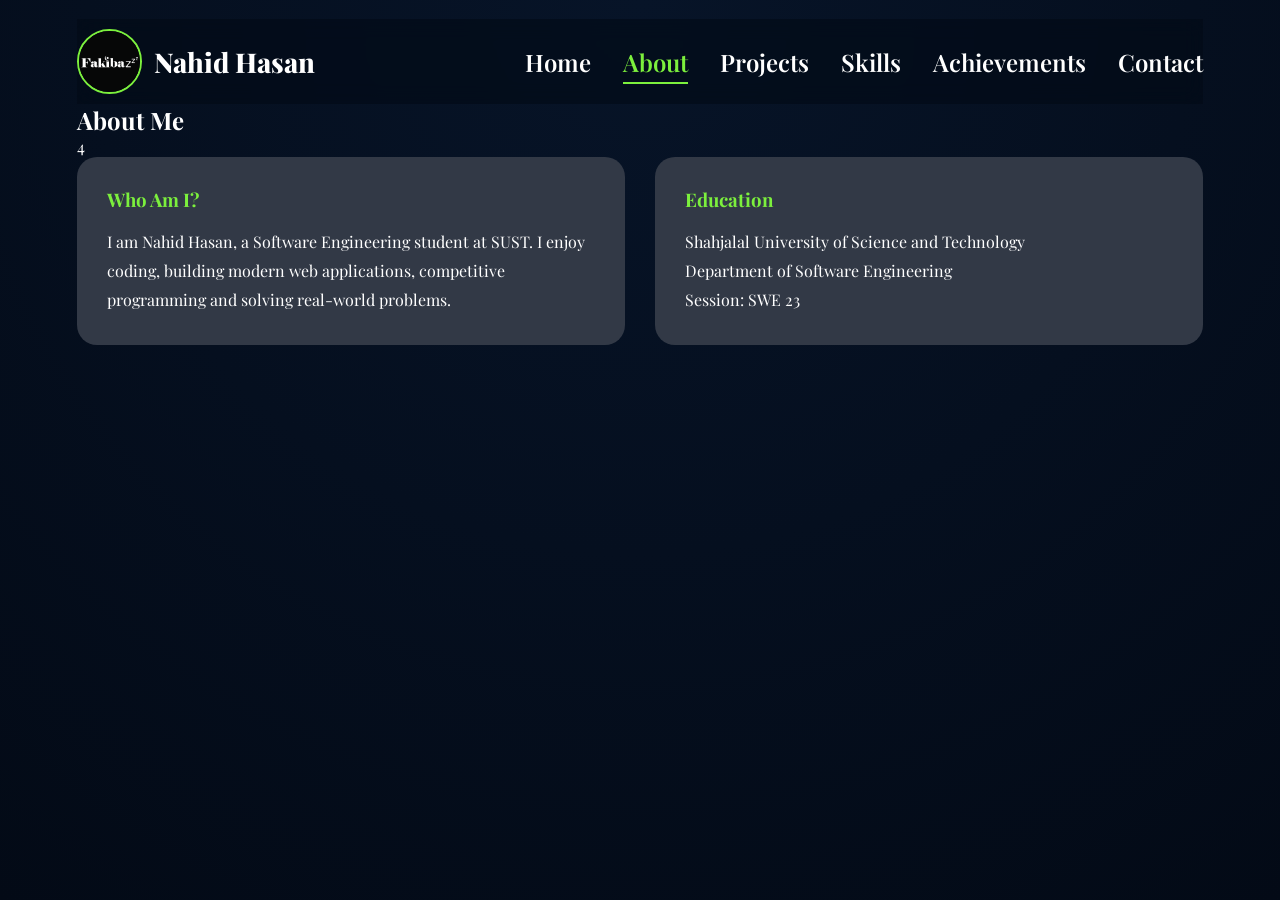
==== about.html @ 695f1c46 "added initial about.html and about.css files" ====
<!DOCTYPE html>
<html lang="en">
<head>
<meta charset="UTF-8">
<meta name="viewport" content="width=device-width, initial-scale=1.0">
<title>About | Nahid Hasan</title>
<link rel="stylesheet" href="styles/style.css">
<link rel="stylesheet" href="styles/about.css">
</head>
<body>
<div class="main-container">
<header>
<div class="brand-info">
<img src="assets/fakibazz.png" alt="">
<h2>Nahid Hasan</h2>
</div>
<nav>
<a href="index.html">Home</a>
<a href="about.html" class="active">About</a>
<a href="projects.html">Projects</a>
<a href="skills.html">Skills</a>
<a href="achievements.html">Achievements</a>
<a href="contact.html">Contact</a>
</nav>
</header>
<section>
<div class="section-title">
<h2>About Me</h2>
</div>
4
<div class="about-container">
<div class="about-card">
<h3>Who Am I?</h3>
<p>
I am Nahid Hasan, a Software Engineering student at SUST.
I enjoy coding, building modern web applications,
competitive programming and solving real-world problems.
</p>
</div>
<div class="about-card">
<h3>Education</h3>
<p>Shahjalal University of Science and Technology</p>
<p>Department of Software Engineering</p>
<p>Session: SWE 23</p>
</div>
</div>
</section>
</div>
</body>
</html
---- styles/style.css ----
@import url('https://fonts.googleapis.com/css2?family=Playfair+Display:ital,wght@0,400..900;1,400..900&display=swap');

:root {
    --primary: #030a16;
    --secondary: #323946;
    --disabled: #ffffff33;
    --green: #7cf03d;
    --white: #ffffff;
}

/* RESET */
* {
    margin: 0;
    padding: 0;
    box-sizing: border-box;
    font-family: "Playfair Display", serif;
}

html {
    scroll-behavior: smooth;
}

body {
    background: radial-gradient(circle at top, #071428, var(--primary));
    color: var(--white);
    min-height: 100dvh;
    overflow-x: hidden;
}

/* MAIN CONTAINER */
.main-container {
    width: 100%;
    min-height: 100vh;
    padding: 1.2rem 6%;
    display: flex;
    flex-direction: column;
}

/* HEADER */
header {
    display: flex;
    align-items: center;
    justify-content: space-between;
    padding: 10px 0;
    position: sticky;
    top: 0;
    backdrop-filter: blur(10px);
    background: rgba(3, 10, 22, 0.6);
    z-index: 1000;
}

/* BRAND */
.brand-info {
    display: flex;
    align-items: center;
    gap: 12px;
}

.brand-info img {
    width: 65px;
    height: 65px;
    border-radius: 50%;
    border: 2px solid var(--green);
}

.brand-info h2 {
    font-size: 1.7rem;
    font-weight: 800;
}

/* NAV */
nav {
    display: flex;
    gap: 2rem;
    align-items: center;
}

nav a {
    text-decoration: none;
    color: var(--white);
    font-size: 1.5rem;
    font-weight: 600;
    position: relative;
    transition: 0.3s ease;
}

nav a:hover {
    color: var(--green);
    transform: translateY(-2px);
}

nav a.active {
    color: var(--green);
}

nav a.active::after {
    content: "";
    position: absolute;
    left: 0;
    bottom: -6px;
    width: 100%;
    height: 2px;
    background: var(--green);
}

/* HERO SECTION */
.hero-section {
    display: flex;
    justify-content: space-between;
    align-items: center;
    margin-top: 4rem;
    gap: 3rem;
    flex-wrap: wrap;
}

/* DETAILS */
.details {
    flex: 1;
    min-width: 300px;
}

.details h2 {
    font-size: 3.4rem;
    line-height: 1.1;
}

.details h2 span {
    background: linear-gradient(to right, var(--green), var(--white));
    -webkit-background-clip: text;
    color: transparent;
    border-bottom: 4px solid var(--green);
}

.details h3 {
    font-size: 2.4rem;
    margin-top: 10px;
    display: flex;
    gap: 10px;
    align-items: center;
}

.details h3 span {
    color: var(--green);
    min-width: 140px;
    white-space: nowrap;
}

.details h3 span::after {
    content: "|";
    margin-left: 5px;
    animation: blink 0.7s steps(1) infinite;
}

@keyframes blink {
    50% { opacity: 0; }
}

/* ⭐ FIXED PARAGRAPH (RESTORED ORIGINAL LOOK) */
.details p {
    margin-top: 15px;
    font-size: 1.5rem;
    line-height: 1.8;
    max-width: 850px;
    text-align: justify;
    color: #cfd3dc;
    word-spacing: 0.5px;
}

/* BUTTON + SOCIAL */
.bottom {
    margin-top: 20px;
    display: flex;
    align-items: center;
    gap: 25px;
    flex-wrap: wrap;
}

/* BUTTON */
.btn {
    width: 14rem;
    padding: 1rem 0;
    font-size: 1.4rem;
    font-weight: 700;
    border-radius: 10px;
    background-color: var(--green);
    cursor: pointer;
    border: none;
    transition: all 0.3s ease;
}

.btn:hover {
    background: transparent;
    border: 2px solid var(--green);
    color: var(--white);
    box-shadow: 0 0 18px var(--green);
    transform: translateY(-3px);
}

/* SOCIAL ICONS */
.social-icons {
    display: flex;
    gap: 18px;
}

.social-icons a {
    width: 55px;
    height: 55px;
    border-radius: 50%;
    border: 2px solid var(--green);
    color: var(--green);
    display: flex;
    justify-content: center;
    align-items: center;
    text-decoration: none;
    transition: 0.3s ease;
}

.social-icons a i {
    font-size: 1.8rem;
}

.social-icons a:hover {
    background: var(--green);
    color: var(--primary);
    transform: scale(1.15);
}

/* ================= PROFILE IMAGE (FINAL FIXED VERSION) ================= */
.img-container {
    width: 340px;
    height: 340px;
    position: relative;
    display: flex;
    justify-content: center;
    align-items: center;
    border-radius: 50%;
}


/* ================= PROFILE IMAGE CONTAINER ================= */
.img-container {
    width: 340px;
    height: 340px;
    position: relative;
    display: flex;
    justify-content: center;
    align-items: center;
    border-radius: 50%;
}

/* ================= OUTER CURVE (TOP START) ================= */
.img-container::before {
    content: "";
    position: absolute;
    inset: -6px;
    border-radius: 50%;
    background: conic-gradient(
        from 0deg,
        transparent 0deg,
        transparent 280deg,
        var(--green) 360deg
    );
    animation: spin 3.5s linear infinite;
    opacity: 1;
}

/* ================= INNER CURVE (BOTTOM START) ================= */
.img-container::after {
    content: "";
    position: absolute;
    inset: -10px;
    border-radius: 50%;
    background: conic-gradient(
        from 180deg,
        transparent 0deg,
        transparent 280deg,
        var(--green) 360deg
    );
    animation: spin 3.5s linear infinite;
    opacity: 1;
}

/* ================= PROFILE IMAGE ================= */
.img-container img {
    width: 92%;
    height: 92%;
    object-fit: cover;
    border-radius: 50%;
    position: relative;
    z-index: 10;
}

/* ================= ANIMATION (SAME SPEED + SAME DIRECTION) ================= */
@keyframes spin {
    from { transform: rotate(0deg); }
    to { transform: rotate(360deg); }
}

/* MOBILE */
@media (max-width: 768px) {

    header {
        flex-direction: column;
        gap: 15px;
    }

    nav {
        flex-direction: column;
        gap: 1rem;
    }

    .hero-section {
        flex-direction: column;
        text-align: center;
    }

    .img-container {
        width: 220px;
        height: 220px;
        order: -1;
    }

    .details h2 {
        font-size: 1.9rem;
    }

    .details p {
        text-align: center;
    }

    .bottom {
        justify-content: center;
    }
}

@media (min-width: 1024px) {

    .hero-section {
        justify-content: space-between;
    }

    .img-container {
        transform: translateX(-80px);
    }
}
---- styles/about.css ----
.about-container{
display:grid;
grid-template-columns:repeat(auto-fit,minmax(300px,1fr));
gap:30px;
}
.about-card{
background:var(--secondary);
padding:30px;
border-radius:20px;
}
.about-card h3{
color:var(--green);
margin-bottom:1rem;
}
.about-card p{
line-height:1.8;
}
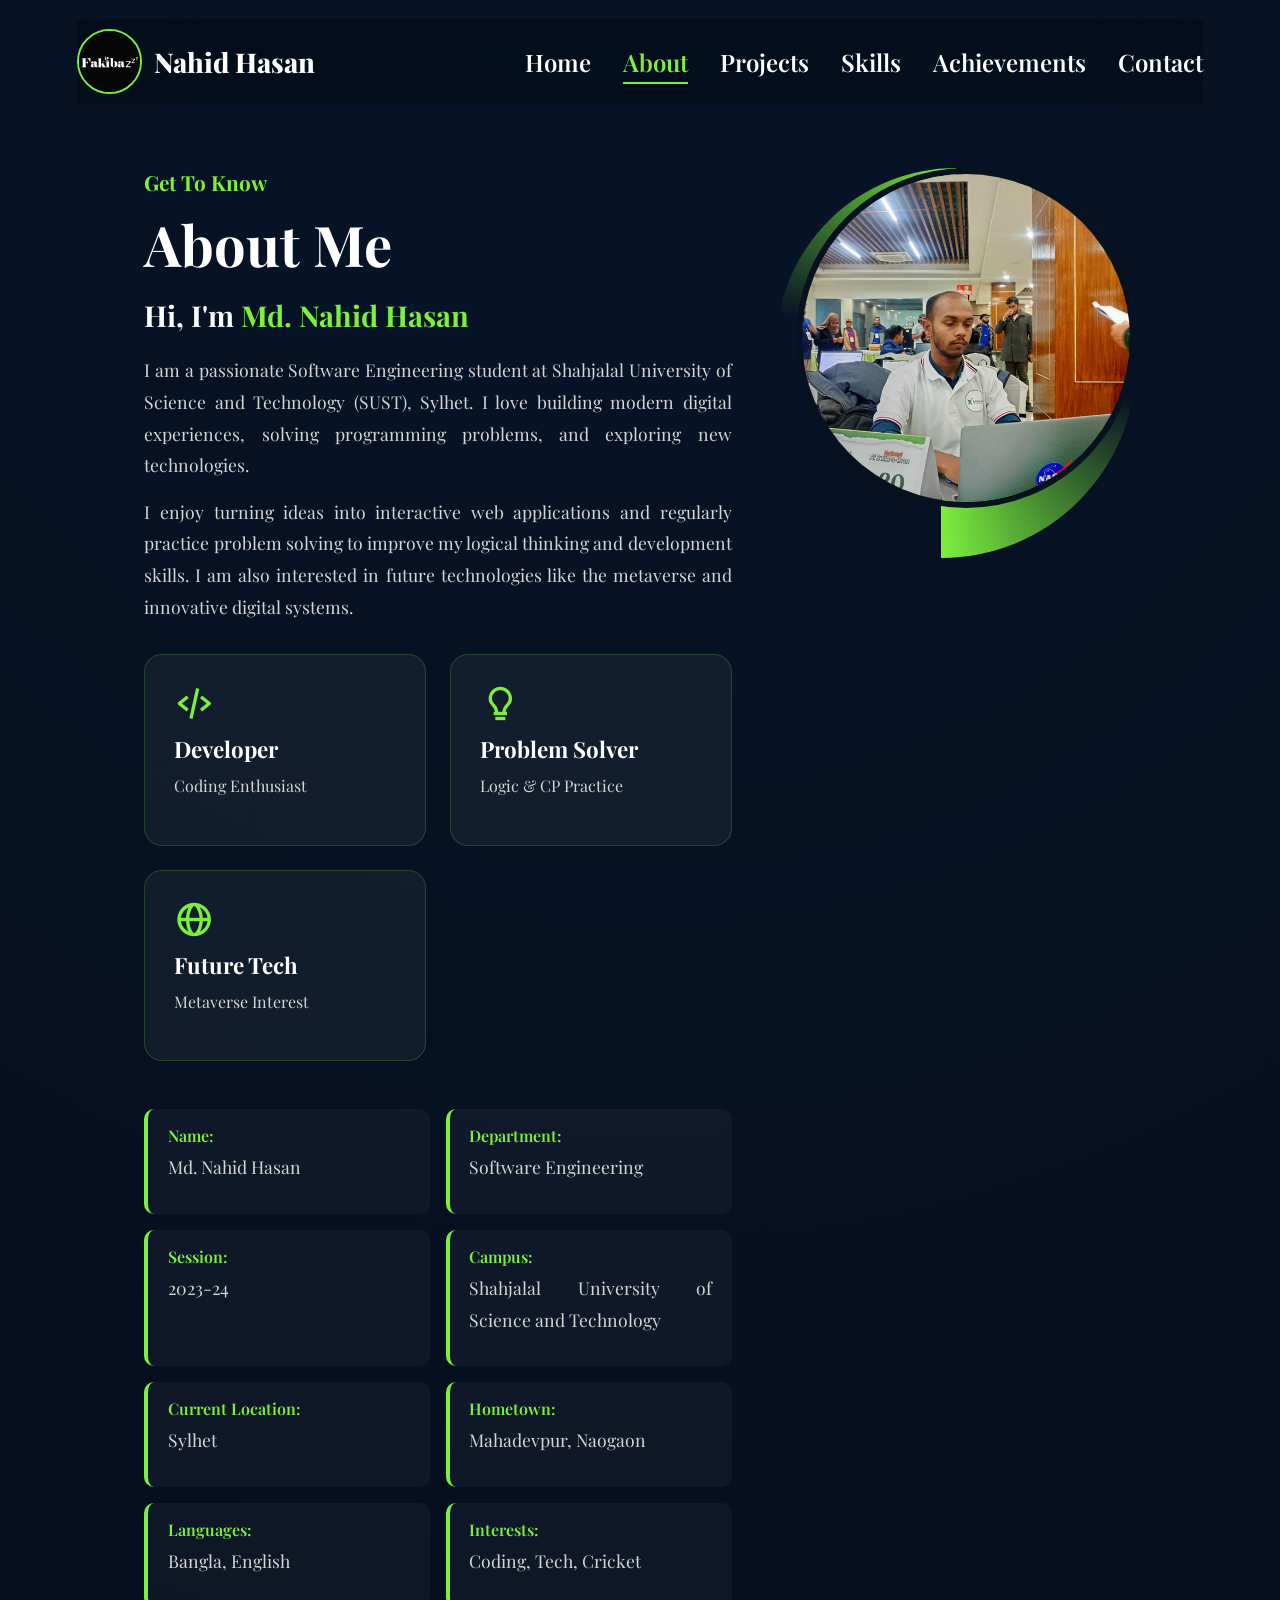
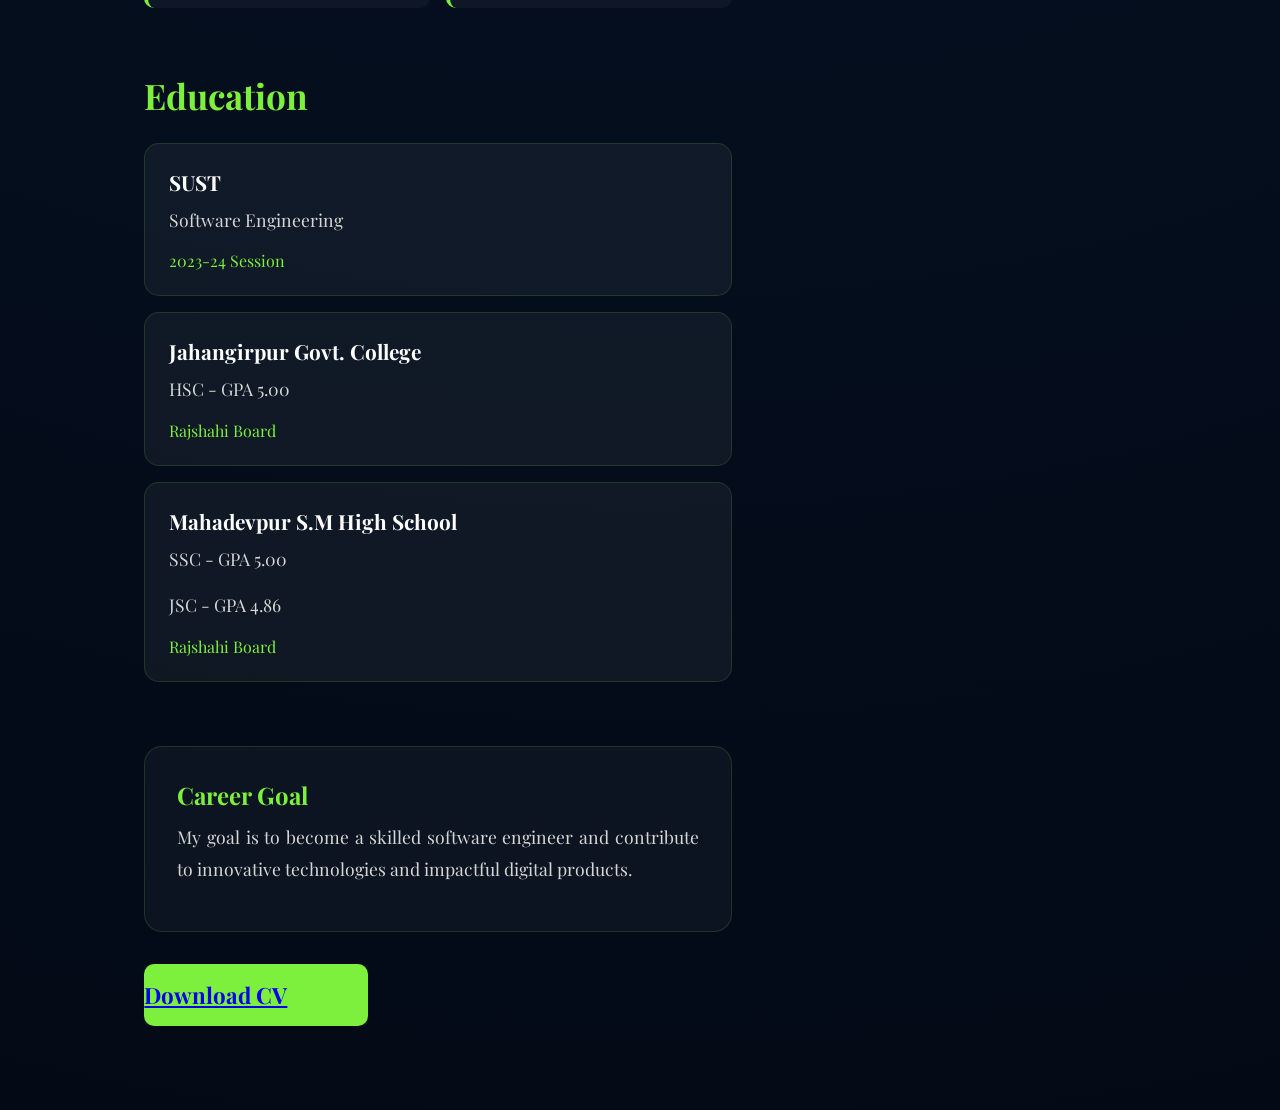
==== commit 05700c86: "design the about page of this project" ====
--- a/about.html
+++ b/about.html
@@ -1,50 +1,194 @@
 <!DOCTYPE html>
 <html lang="en">
+
 <head>
-<meta charset="UTF-8">
-<meta name="viewport" content="width=device-width, initial-scale=1.0">
-<title>About | Nahid Hasan</title>
-<link rel="stylesheet" href="styles/style.css">
-<link rel="stylesheet" href="styles/about.css">
+    <meta charset="UTF-8">
+    <meta name="viewport" content="width=device-width, initial-scale=1.0">
+    <title>About | Md. Nahid Hasan</title>
+
+    <link rel="shortcut icon" href="assets/fakibazz.png" type="image/x-icon">
+
+    <!-- GLOBAL CSS -->
+    <link rel="stylesheet" href="styles/style.css">
+    <link rel="stylesheet" href="styles/about.css">
+
+    <!-- ICONS -->
+    <link href='https://unpkg.com/boxicons@2.1.4/css/boxicons.min.css' rel='stylesheet'>
 </head>
+
 <body>
+
 <div class="main-container">
-<header>
-<div class="brand-info">
-<img src="assets/fakibazz.png" alt="">
-<h2>Nahid Hasan</h2>
+
+    <!-- HEADER (SAME AS HOME) -->
+    <header>
+
+        <div class="brand-info">
+            <img src="assets/fakibazz.png" alt="Logo">
+            <h2>Nahid Hasan</h2>
+        </div>
+
+        <nav>
+            <a href="index.html">Home</a>
+            <a href="about.html" class="active">About</a>
+            <a href="projects.html">Projects</a>
+            <a href="skills.html">Skills</a>
+            <a href="achievements.html">Achievements</a>
+            <a href="contact.html">Contact</a>
+        </nav>
+
+    </header>
+
+    <!-- ABOUT SECTION -->
+    <section class="about-section">
+
+        <div class="about-container">
+
+            <!-- IMAGE -->
+            <div class="about-image">
+                <img src="assets/about.jpg" alt="Md. Nahid Hasan">
+            </div>
+
+            <!-- CONTENT -->
+            <div class="about-content">
+
+                <h4>Get To Know</h4>
+                <h1>About Me</h1>
+
+                <h3>
+                    Hi, I'm <span>Md. Nahid Hasan</span>
+                </h3>
+
+                <p>
+                    I am a passionate Software Engineering student at Shahjalal University of Science and Technology
+                    (SUST), Sylhet. I love building modern digital experiences, solving programming problems,
+                    and exploring new technologies.
+                </p>
+
+                <p>
+                    I enjoy turning ideas into interactive web applications and regularly practice problem solving
+                    to improve my logical thinking and development skills. I am also interested in future technologies
+                    like the metaverse and innovative digital systems.
+                </p>
+
+                <!-- CARDS -->
+                <div class="about-cards">
+
+                    <div class="card">
+                        <i class='bx bx-code-alt'></i>
+                        <h2>Developer</h2>
+                        <p>Coding Enthusiast</p>
+                    </div>
+
+                    <div class="card">
+                        <i class='bx bx-bulb'></i>
+                        <h2>Problem Solver</h2>
+                        <p>Logic & CP Practice</p>
+                    </div>
+
+                    <div class="card">
+                        <i class='bx bx-globe'></i>
+                        <h2>Future Tech</h2>
+                        <p>Metaverse Interest</p>
+                    </div>
+
+                </div>
+
+                <!-- PERSONAL INFO -->
+                <div class="personal-info">
+
+                    <div class="info-box">
+                        <span>Name:</span>
+                        <p>Md. Nahid Hasan</p>
+                    </div>
+
+                    <div class="info-box">
+                        <span>Department:</span>
+                        <p>Software Engineering</p>
+                    </div>
+
+                    <div class="info-box">
+                        <span>Session:</span>
+                        <p>2023-24</p>
+                    </div>
+
+                    <div class="info-box">
+                        <span>Campus:</span>
+                        <p>Shahjalal University of Science and Technology</p>
+                    </div>
+
+                    <div class="info-box">
+                        <span>Current Location:</span>
+                        <p>Sylhet</p>
+                    </div>
+
+                    <div class="info-box">
+                        <span>Hometown:</span>
+                        <p>Mahadevpur, Naogaon</p>
+                    </div>
+
+                    <div class="info-box">
+                        <span>Languages:</span>
+                        <p>Bangla, English</p>
+                    </div>
+
+                    <div class="info-box">
+                        <span>Interests:</span>
+                        <p>Coding, Tech, Cricket</p>
+                    </div>
+
+                </div>
+
+                <!-- EDUCATION -->
+                <div class="education">
+
+                    <h2>Education</h2>
+
+                    <div class="edu-box">
+                        <h3>SUST</h3>
+                        <p>Software Engineering</p>
+                        <span>2023-24 Session</span>
+                    </div>
+
+                    <div class="edu-box">
+                        <h3>Jahangirpur Govt. College</h3>
+                        <p>HSC - GPA 5.00</p>
+                        <span>Rajshahi Board</span>
+                    </div>
+
+                    <div class="edu-box">
+                        <h3>Mahadevpur S.M High School</h3>
+                        <p>SSC - GPA 5.00</p>
+                        <p>JSC - GPA 4.86</p>
+                        <span>Rajshahi Board</span>
+                    </div>
+
+                </div>
+
+                <!-- GOAL -->
+                <div class="goal-section">
+
+                    <h2>Career Goal</h2>
+
+                    <p>
+                        My goal is to become a skilled software engineer and contribute to innovative technologies
+                        and impactful digital products.
+                    </p>
+
+                </div>
+
+                <!-- CV -->
+                <a href="assets/Nahid_CV.pdf" class="btn" download>
+                    Download CV
+                </a>
+
+            </div>
+
+        </div>
+
+    </section>
+
 </div>
-<nav>
-<a href="index.html">Home</a>
-<a href="about.html" class="active">About</a>
-<a href="projects.html">Projects</a>
-<a href="skills.html">Skills</a>
-<a href="achievements.html">Achievements</a>
-<a href="contact.html">Contact</a>
-</nav>
-</header>
-<section>
-<div class="section-title">
-<h2>About Me</h2>
-</div>
-4
-<div class="about-container">
-<div class="about-card">
-<h3>Who Am I?</h3>
-<p>
-I am Nahid Hasan, a Software Engineering student at SUST.
-I enjoy coding, building modern web applications,
-competitive programming and solving real-world problems.
-</p>
-</div>
-<div class="about-card">
-<h3>Education</h3>
-<p>Shahjalal University of Science and Technology</p>
-<p>Department of Software Engineering</p>
-<p>Session: SWE 23</p>
-</div>
-</div>
-</section>
-</div>
+
 </body>
-</html+</html>
--- a/styles/about.css
+++ b/styles/about.css
@@ -1,17 +1,287 @@
-.about-container{
-display:grid;
-grid-template-columns:repeat(auto-fit,minmax(300px,1fr));
-gap:30px;
-}
-.about-card{
-background:var(--secondary);
-padding:30px;
-border-radius:20px;
-}
-.about-card h3{
-color:var(--green);
-margin-bottom:1rem;
-}
-.about-card p{
-line-height:1.8;
+/* ================= ABOUT PAGE ================= */
+
+.about-section {
+    width: 100%;
+    min-height: 100vh;
+    padding: 4rem 6%;
+    color: var(--white);
+}
+
+/* MAIN LAYOUT */
+.about-container {
+    display: flex;
+    flex-direction: row;
+    justify-content: space-between;
+    align-items: flex-start;
+    gap: 4rem;
+}
+
+/* ================= IMAGE (RIGHT SIDE FINAL) ================= */
+.about-image {
+    flex: 1;
+    display: flex;
+    justify-content: flex-end;
+    position: sticky;
+    top: 120px;
+
+    /* FIX: push image to right side */
+    order: 2;
+}
+
+/* glowing rings */
+.about-image::before,
+.about-image::after {
+    content: "";
+    position: absolute;
+    border-radius: 50%;
+    animation: spin 5s linear infinite;
+}
+
+.about-image::before {
+    width: 360px;
+    height: 360px;
+    background: conic-gradient(
+        from 0deg,
+        transparent 0deg,
+        transparent 280deg,
+        var(--green) 360deg
+    );
+}
+
+.about-image::after {
+    width: 390px;
+    height: 390px;
+    background: conic-gradient(
+        from 180deg,
+        transparent 0deg,
+        transparent 280deg,
+        var(--green) 360deg
+    );
+}
+
+/* PROFILE IMAGE */
+.about-image img {
+    width: 340px;
+    height: 340px;
+    border-radius: 50%;
+    object-fit: cover;
+    position: relative;
+    z-index: 10;
+    border: 6px solid #08111f;
+}
+
+/* ================= CONTENT ================= */
+.about-content {
+    order: 1;   /* FIX: content goes left */
+    flex: 2;
+}
+
+.about-content h4 {
+    color: var(--green);
+    font-size: 1.3rem;
+    margin-bottom: 10px;
+}
+
+.about-content h1 {
+    font-size: 3.5rem;
+    margin-bottom: 15px;
+}
+
+.about-content h3 {
+    font-size: 1.8rem;
+    margin-bottom: 20px;
+}
+
+.about-content h3 span {
+    color: var(--green);
+}
+
+.about-content p {
+    font-size: 1.1rem;
+    line-height: 1.8;
+    color: #d6d6d6;
+    margin-bottom: 15px;
+    text-align: justify;
+}
+
+/* ================= CARDS ================= */
+.about-cards {
+    margin-top: 2rem;
+    display: grid;
+    grid-template-columns: repeat(auto-fit, minmax(220px, 1fr));
+    gap: 1.5rem;
+}
+
+.card {
+    background: rgba(255, 255, 255, 0.05);
+    padding: 1.8rem;
+    border-radius: 18px;
+    border: 1px solid rgba(124, 240, 61, 0.2);
+    transition: 0.3s ease;
+}
+
+.card:hover {
+    transform: translateY(-8px);
+    border-color: var(--green);
+    box-shadow: 0 0 20px rgba(124, 240, 61, 0.3);
+}
+
+.card i {
+    font-size: 2.5rem;
+    color: var(--green);
+    margin-bottom: 10px;
+}
+
+.card h2 {
+    font-size: 1.4rem;
+    margin-bottom: 8px;
+}
+
+.card p {
+    font-size: 1rem;
+}
+
+/* ================= PERSONAL INFO ================= */
+.personal-info {
+    margin-top: 3rem;
+    display: grid;
+    grid-template-columns: repeat(auto-fit, minmax(260px, 1fr));
+    gap: 1rem;
+}
+
+.info-box {
+    background: rgba(255, 255, 255, 0.04);
+    padding: 1rem 1.2rem;
+    border-left: 4px solid var(--green);
+    border-radius: 10px;
+    transition: 0.3s ease;
+}
+
+.info-box:hover {
+    transform: translateX(5px);
+    background: rgba(255, 255, 255, 0.08);
+}
+
+.info-box span {
+    color: var(--green);
+    font-weight: 600;
+}
+
+.info-box p {
+    margin-top: 5px;
+}
+
+/* ================= EDUCATION ================= */
+.education {
+    margin-top: 4rem;
+}
+
+.education h2 {
+    font-size: 2.2rem;
+    color: var(--green);
+    margin-bottom: 1.5rem;
+}
+
+.edu-box {
+    background: rgba(255, 255, 255, 0.05);
+    padding: 1.5rem;
+    border-radius: 15px;
+    margin-bottom: 1rem;
+    border: 1px solid rgba(124, 240, 61, 0.15);
+    transition: 0.3s ease;
+}
+
+.edu-box:hover {
+    transform: translateY(-5px);
+    border-color: var(--green);
+}
+
+.edu-box h3 {
+    font-size: 1.3rem;
+    margin-bottom: 8px;
+}
+
+.edu-box span {
+    color: var(--green);
+}
+
+/* ================= GOAL ================= */
+.goal-section {
+    margin-top: 4rem;
+    padding: 2rem;
+    border-radius: 18px;
+    background: rgba(255, 255, 255, 0.04);
+    border: 1px solid rgba(124, 240, 61, 0.15);
+}
+
+.goal-section h2 {
+    color: var(--green);
+    margin-bottom: 10px;
+}
+
+/* ================= BUTTON ================= */
+.btn {
+    margin-top: 2rem;
+    display: inline-block;
+}
+
+/* ================= ANIMATION ================= */
+@keyframes spin {
+    from {
+        transform: rotate(0deg);
+    }
+    to {
+        transform: rotate(360deg);
+    }
+}
+
+/* ================= RESPONSIVE ================= */
+@media (max-width: 992px) {
+
+    .about-container {
+        flex-direction: column;
+        align-items: center;
+        text-align: center;
+    }
+
+    .about-image {
+        justify-content: center;
+        position: relative;
+        margin-bottom: 2rem;
+        order: unset;
+    }
+
+    .about-content {
+        order: unset;
+    }
+
+    .about-content p {
+        text-align: center;
+    }
+}
+
+@media (max-width: 768px) {
+
+    .about-image img {
+        width: 240px;
+        height: 240px;
+    }
+
+    .about-image::before {
+        width: 270px;
+        height: 270px;
+    }
+
+    .about-image::after {
+        width: 300px;
+        height: 300px;
+    }
+
+    .about-content h1 {
+        font-size: 2.5rem;
+    }
+
+    .about-content h3 {
+        font-size: 1.4rem;
+    }
 }
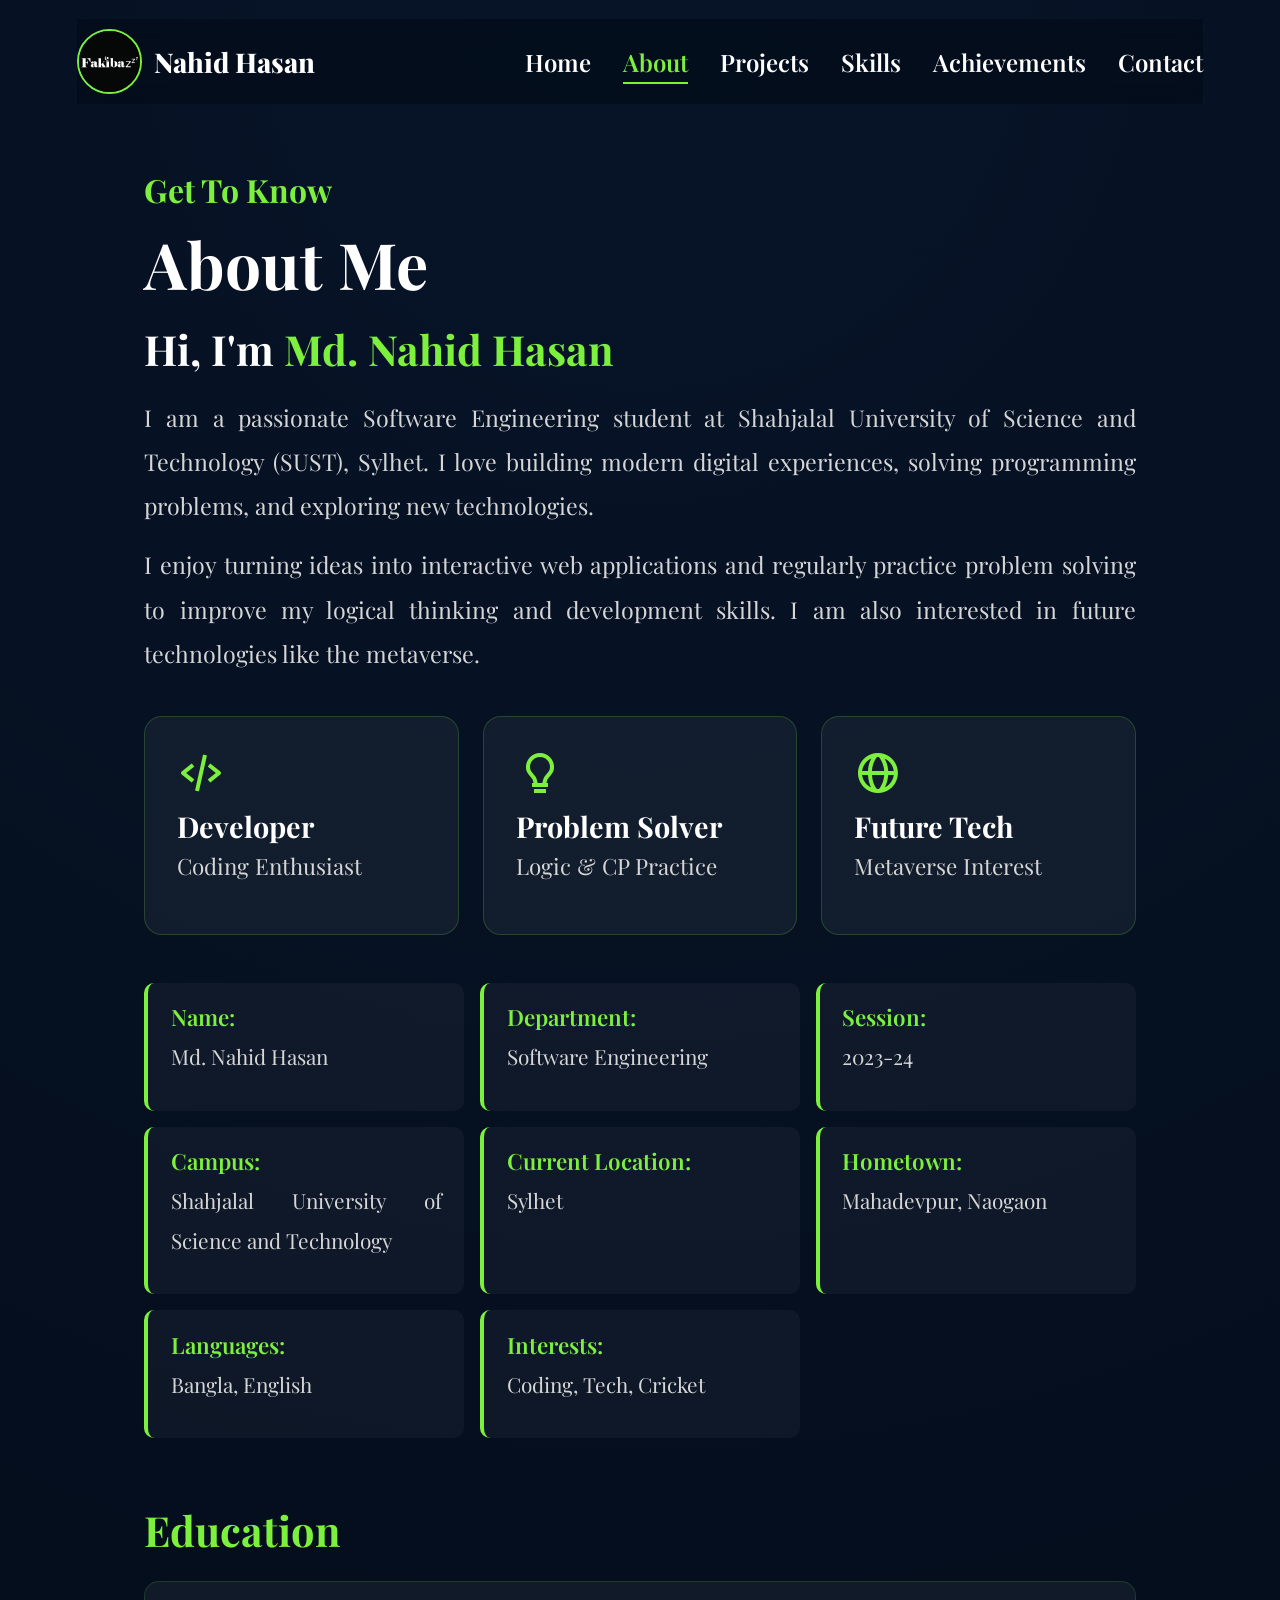
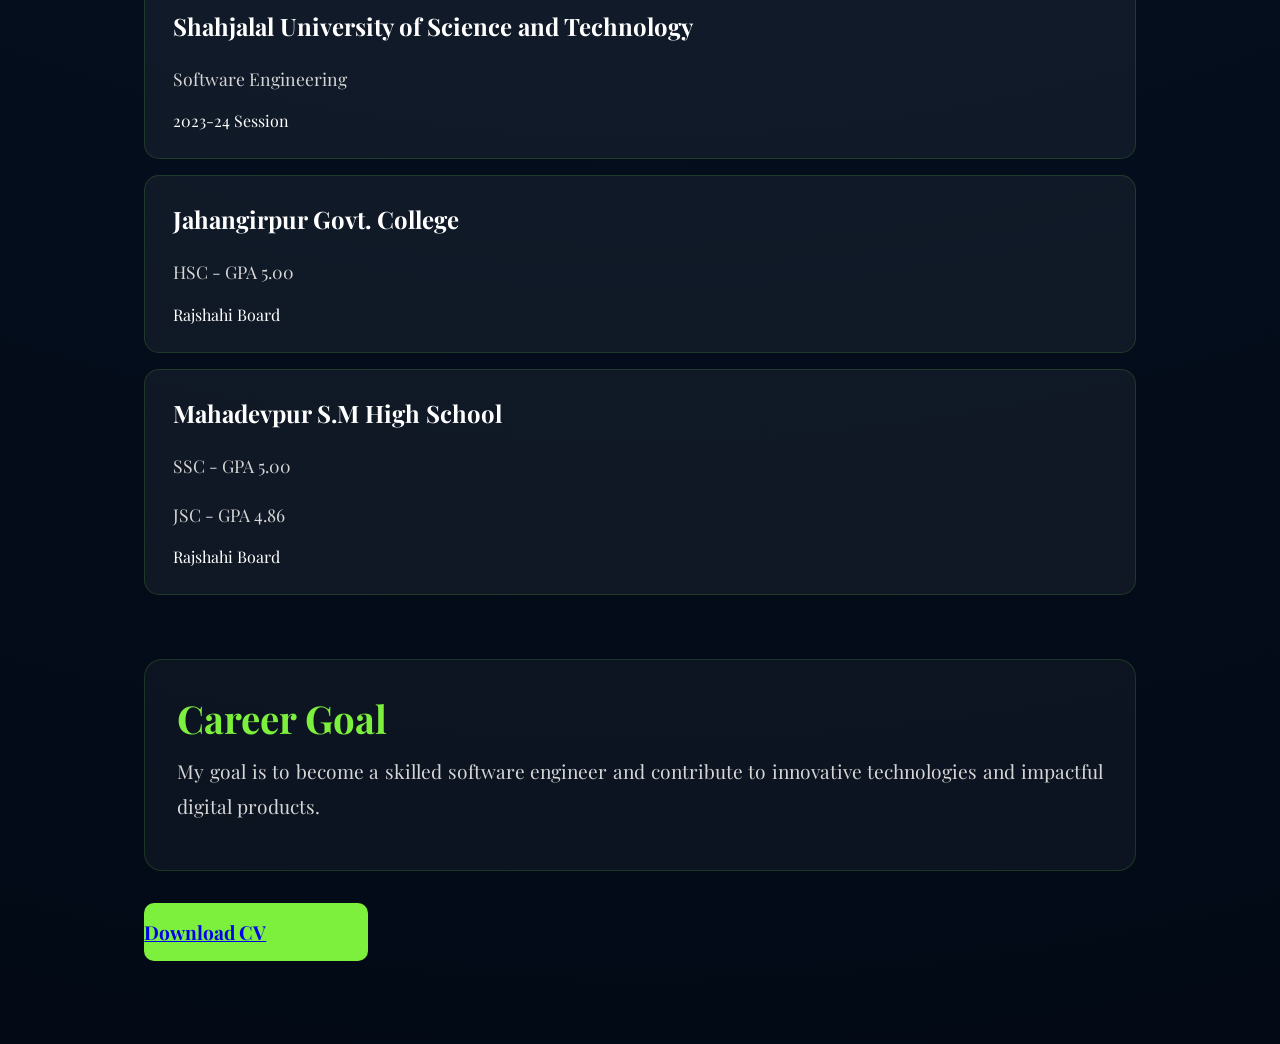
==== commit 7da8b3e3: "fix some issues" ====
--- a/about.html
+++ b/about.html
@@ -8,19 +8,19 @@
 
     <link rel="shortcut icon" href="assets/fakibazz.png" type="image/x-icon">
 
-    <!-- GLOBAL CSS -->
+    <!-- GLOBAL + PAGE CSS -->
     <link rel="stylesheet" href="styles/style.css">
     <link rel="stylesheet" href="styles/about.css">
 
     <!-- ICONS -->
-    <link href='https://unpkg.com/boxicons@2.1.4/css/boxicons.min.css' rel='stylesheet'>
+    <link href="https://unpkg.com/boxicons@2.1.4/css/boxicons.min.css" rel="stylesheet">
 </head>
 
 <body>
 
 <div class="main-container">
 
-    <!-- HEADER (SAME AS HOME) -->
+    <!-- HEADER -->
     <header>
 
         <div class="brand-info">
@@ -44,31 +44,22 @@
 
         <div class="about-container">
 
-            <!-- IMAGE -->
-            <div class="about-image">
-                <img src="assets/about.jpg" alt="Md. Nahid Hasan">
-            </div>
-
             <!-- CONTENT -->
             <div class="about-content">
 
                 <h4>Get To Know</h4>
                 <h1>About Me</h1>
 
-                <h3>
-                    Hi, I'm <span>Md. Nahid Hasan</span>
-                </h3>
+                <h3>Hi, I'm <span>Md. Nahid Hasan</span></h3>
 
                 <p>
-                    I am a passionate Software Engineering student at Shahjalal University of Science and Technology
-                    (SUST), Sylhet. I love building modern digital experiences, solving programming problems,
-                    and exploring new technologies.
+                    I am a passionate Software Engineering student at Shahjalal University of Science and Technology (SUST), Sylhet.
+                    I love building modern digital experiences, solving programming problems, and exploring new technologies.
                 </p>
 
                 <p>
-                    I enjoy turning ideas into interactive web applications and regularly practice problem solving
-                    to improve my logical thinking and development skills. I am also interested in future technologies
-                    like the metaverse and innovative digital systems.
+                    I enjoy turning ideas into interactive web applications and regularly practice problem solving to improve my logical thinking and development skills.
+                    I am also interested in future technologies like the metaverse.
                 </p>
 
                 <!-- CARDS -->
@@ -145,7 +136,7 @@
                     <h2>Education</h2>
 
                     <div class="edu-box">
-                        <h3>SUST</h3>
+                        <h3>Shahjalal University of Science and Technology</h3>
                         <p>Software Engineering</p>
                         <span>2023-24 Session</span>
                     </div>
@@ -171,18 +162,22 @@
                     <h2>Career Goal</h2>
 
                     <p>
-                        My goal is to become a skilled software engineer and contribute to innovative technologies
-                        and impactful digital products.
+                        My goal is to become a skilled software engineer and contribute to innovative technologies and impactful digital products.
                     </p>
 
                 </div>
 
-                <!-- CV -->
-                <a href="assets/Nahid_CV.pdf" class="btn" download>
+                <!-- CV BUTTON -->
+                <a href="assets/CV.pdf" class="btn" download>
                     Download CV
                 </a>
 
             </div>
+
+            <!-- IMAGE (RIGHT SIDE) -->
+            <!-- <div class="about-image">
+                <img src="assets/about.jpg" alt="Md. Nahid Hasan">
+            </div> -->
 
         </div>
 
@@ -190,5 +185,8 @@
 
 </div>
 
+<!-- ABOUT PAGE SCRIPT -->
+<script src="about.js"></script>
+
 </body>
 </html>
--- a/styles/about.css
+++ b/styles/about.css
@@ -1,3 +1,4 @@
+
 /* ================= ABOUT PAGE ================= */
 
 .about-section {
@@ -7,88 +8,30 @@
     color: var(--white);
 }
 
-/* MAIN LAYOUT */
+/* ================= MAIN LAYOUT (NO IMAGE) ================= */
 .about-container {
-    display: flex;
-    flex-direction: row;
-    justify-content: space-between;
-    align-items: flex-start;
-    gap: 4rem;
-}
-
-/* ================= IMAGE (RIGHT SIDE FINAL) ================= */
-.about-image {
-    flex: 1;
-    display: flex;
-    justify-content: flex-end;
-    position: sticky;
-    top: 120px;
-
-    /* FIX: push image to right side */
-    order: 2;
-}
-
-/* glowing rings */
-.about-image::before,
-.about-image::after {
-    content: "";
-    position: absolute;
-    border-radius: 50%;
-    animation: spin 5s linear infinite;
-}
-
-.about-image::before {
-    width: 360px;
-    height: 360px;
-    background: conic-gradient(
-        from 0deg,
-        transparent 0deg,
-        transparent 280deg,
-        var(--green) 360deg
-    );
-}
-
-.about-image::after {
-    width: 390px;
-    height: 390px;
-    background: conic-gradient(
-        from 180deg,
-        transparent 0deg,
-        transparent 280deg,
-        var(--green) 360deg
-    );
-}
-
-/* PROFILE IMAGE */
-.about-image img {
-    width: 340px;
-    height: 340px;
-    border-radius: 50%;
-    object-fit: cover;
-    position: relative;
-    z-index: 10;
-    border: 6px solid #08111f;
+    display: block;
 }
 
 /* ================= CONTENT ================= */
 .about-content {
-    order: 1;   /* FIX: content goes left */
-    flex: 2;
+    width: 100%;
 }
 
+/* HEADINGS (IMPROVED SIZE) */
 .about-content h4 {
     color: var(--green);
-    font-size: 1.3rem;
+    font-size: 2rem;
     margin-bottom: 10px;
 }
 
 .about-content h1 {
-    font-size: 3.5rem;
+    font-size: 4rem;
     margin-bottom: 15px;
 }
 
 .about-content h3 {
-    font-size: 1.8rem;
+    font-size: 2.6rem;
     margin-bottom: 20px;
 }
 
@@ -96,9 +39,10 @@
     color: var(--green);
 }
 
+/* PARAGRAPH (BIGGER + READABLE) */
 .about-content p {
-    font-size: 1.1rem;
-    line-height: 1.8;
+    font-size: 1.45rem;
+    line-height: 1.9;
     color: #d6d6d6;
     margin-bottom: 15px;
     text-align: justify;
@@ -106,15 +50,15 @@
 
 /* ================= CARDS ================= */
 .about-cards {
-    margin-top: 2rem;
+    margin-top: 2.5rem;
     display: grid;
-    grid-template-columns: repeat(auto-fit, minmax(220px, 1fr));
+    grid-template-columns: repeat(auto-fit, minmax(240px, 1fr));
     gap: 1.5rem;
 }
 
 .card {
     background: rgba(255, 255, 255, 0.05);
-    padding: 1.8rem;
+    padding: 2rem;
     border-radius: 18px;
     border: 1px solid rgba(124, 240, 61, 0.2);
     transition: 0.3s ease;
@@ -127,31 +71,30 @@
 }
 
 .card i {
-    font-size: 2.5rem;
+    font-size: 3rem;
     color: var(--green);
     margin-bottom: 10px;
 }
 
 .card h2 {
-    font-size: 1.4rem;
-    margin-bottom: 8px;
+    font-size: 1.8rem;
 }
 
 .card p {
-    font-size: 1rem;
+    font-size: 1.4rem;
 }
 
 /* ================= PERSONAL INFO ================= */
 .personal-info {
     margin-top: 3rem;
     display: grid;
-    grid-template-columns: repeat(auto-fit, minmax(260px, 1fr));
+    grid-template-columns: repeat(auto-fit, minmax(280px, 1fr));
     gap: 1rem;
 }
 
 .info-box {
     background: rgba(255, 255, 255, 0.04);
-    padding: 1rem 1.2rem;
+    padding: 1.2rem 1.4rem;
     border-left: 4px solid var(--green);
     border-radius: 10px;
     transition: 0.3s ease;
@@ -165,9 +108,11 @@
 .info-box span {
     color: var(--green);
     font-weight: 600;
+    font-size: 1.4rem;
 }
 
 .info-box p {
+    font-size: 1.3rem;
     margin-top: 5px;
 }
 
@@ -177,14 +122,14 @@
 }
 
 .education h2 {
-    font-size: 2.2rem;
+    font-size: 2.6rem;
     color: var(--green);
     margin-bottom: 1.5rem;
 }
 
 .edu-box {
     background: rgba(255, 255, 255, 0.05);
-    padding: 1.5rem;
+    padding: 1.7rem;
     border-radius: 15px;
     margin-bottom: 1rem;
     border: 1px solid rgba(124, 240, 61, 0.15);
@@ -197,12 +142,11 @@
 }
 
 .edu-box h3 {
-    font-size: 1.3rem;
-    margin-bottom: 8px;
+    font-size: 1.5rem;
 }
 
-.edu-box span {
-    color: var(--green);
+.edu-box p {
+    font-size: 1.1rem;
 }
 
 /* ================= GOAL ================= */
@@ -215,73 +159,35 @@
 }
 
 .goal-section h2 {
+    font-size: 2.4rem;
     color: var(--green);
     margin-bottom: 10px;
+}
+
+.goal-section p {
+    font-size: 1.2rem;
+    line-height: 1.8;
 }
 
 /* ================= BUTTON ================= */
 .btn {
     margin-top: 2rem;
     display: inline-block;
-}
-
-/* ================= ANIMATION ================= */
-@keyframes spin {
-    from {
-        transform: rotate(0deg);
-    }
-    to {
-        transform: rotate(360deg);
-    }
+    font-size: 1.2rem;
 }
 
 /* ================= RESPONSIVE ================= */
-@media (max-width: 992px) {
+@media (max-width: 768px) {
 
-    .about-container {
-        flex-direction: column;
-        align-items: center;
-        text-align: center;
+    .about-content h1 {
+        font-size: 3rem;
     }
 
-    .about-image {
-        justify-content: center;
-        position: relative;
-        margin-bottom: 2rem;
-        order: unset;
-    }
-
-    .about-content {
-        order: unset;
+    .about-content h3 {
+        font-size: 1.8rem;
     }
 
     .about-content p {
         text-align: center;
     }
-}
-
-@media (max-width: 768px) {
-
-    .about-image img {
-        width: 240px;
-        height: 240px;
-    }
-
-    .about-image::before {
-        width: 270px;
-        height: 270px;
-    }
-
-    .about-image::after {
-        width: 300px;
-        height: 300px;
-    }
-
-    .about-content h1 {
-        font-size: 2.5rem;
-    }
-
-    .about-content h3 {
-        font-size: 1.4rem;
-    }
 }
